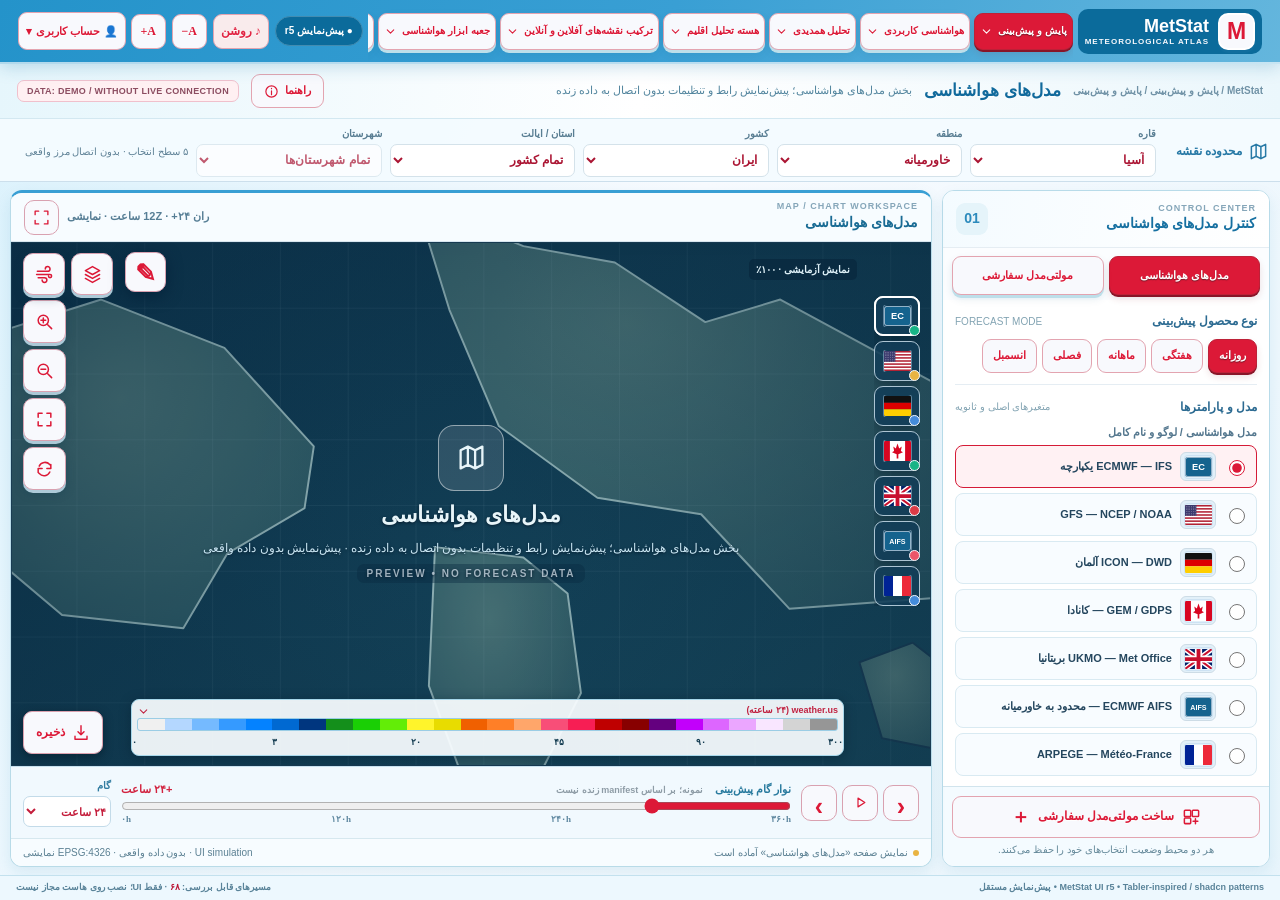
==== ui_tabler_vnext_r5/index.html @ e943baf8 "feat(ui): r5 authoritative 7-group navigation, 68 review routes, SVG model icons and Ava browser stu" ====
<!doctype html>
<html lang="fa" dir="rtl">
<head>
<meta charset="utf-8">
<meta name="viewport" content="width=device-width, initial-scale=1, minimum-scale=0.5, maximum-scale=5, user-scalable=yes, viewport-fit=cover">
<meta name="color-scheme" content="light">
<meta name="referrer" content="no-referrer">
<meta http-equiv="Content-Security-Policy" content="default-src 'self'; script-src 'self'; style-src 'self'; img-src 'self' data:; font-src 'self'; connect-src 'none'; object-src 'none'; frame-src 'none'; base-uri 'none'; form-action 'self'">
<title>MetStat Atlas — نسخه جامع r5</title>
<link rel="stylesheet" href="styles.css">
<script defer src="route-data.js"></script>
<script defer src="palette-data.js"></script>
<script defer src="model-icons.js"></script>
<script defer src="app.js"></script>
<script defer src="account-r4.js"></script>
<script defer src="drawing-r4.js"></script>
<script defer src="feature-r5.js"></script>
<script defer src="ava-studio-r5.js"></script>
</head>
<body>
<svg class="sprite" xmlns="http://www.w3.org/2000/svg" aria-hidden="true">
<symbol id="i-map" viewBox="0 0 24 24"><path d="m3 6 6-3 6 3 6-3v15l-6 3-6-3-6 3zM9 3v15m6-12v15"/></symbol>
<symbol id="i-layers" viewBox="0 0 24 24"><path d="m12 2 9 5-9 5-9-5 9-5zm-9 10 9 5 9-5M3 17l9 5 9-5"/></symbol>
<symbol id="i-zoom-in" viewBox="0 0 24 24"><circle cx="10.5" cy="10.5" r="6.5"/><path d="m16 16 5 5M7.5 10.5h6m-3-3v6"/></symbol>
<symbol id="i-zoom-out" viewBox="0 0 24 24"><circle cx="10.5" cy="10.5" r="6.5"/><path d="m16 16 5 5M7.5 10.5h6"/></symbol>
<symbol id="i-extent" viewBox="0 0 24 24"><path d="M4 9V4h5m6 0h5v5M4 15v5h5m6 0h5v-5"/></symbol>
<symbol id="i-refresh" viewBox="0 0 24 24"><path d="M20 7v5h-5M4 17v-5h5m-3.7-3a8 8 0 0 1 13.3-2l1.4 1.4M4 17l1.4 1.4a8 8 0 0 0 13.3-2"/></symbol>
<symbol id="i-save" viewBox="0 0 24 24"><path d="M12 3v12m-4-4 4 4 4-4M4 17v4h16v-4"/></symbol>
<symbol id="i-chevron" viewBox="0 0 24 24"><path d="m6 9 6 6 6-6"/></symbol>
<symbol id="i-close" viewBox="0 0 24 24"><path d="M5 5l14 14M19 5 5 19"/></symbol>
<symbol id="i-expand" viewBox="0 0 24 24"><path d="M8 3H3v5m13-5h5v5M3 16v5h5m13-5v5h-5"/></symbol>
<symbol id="i-wind" viewBox="0 0 24 24"><path d="M3 8h13a3 3 0 1 0-3-3M2 12h17a2 2 0 1 1-2 2M4 16h8a3 3 0 1 1-3 3"/></symbol>
<symbol id="i-settings" viewBox="0 0 24 24"><path d="M10 3h4l.6 2.3 2 1.1 2.3-.7 2 3.5-1.7 1.7v2.2l1.7 1.7-2 3.5-2.3-.7-2 1.1L14 21h-4l-.6-2.3-2-1.1-2.3.7-2-3.5 1.7-1.7v-2.2L3.1 9.2l2-3.5 2.3.7 2-1.1z"/><circle cx="12" cy="12" r="3"/></symbol>
<symbol id="i-chart" viewBox="0 0 24 24"><path d="M3 3v18h18M6 15l4-5 4 2 5-8"/></symbol>
<symbol id="i-upload" viewBox="0 0 24 24"><path d="M12 17V3m-5 5 5-5 5 5M4 17v4h16v-4"/></symbol>
<symbol id="i-info" viewBox="0 0 24 24"><circle cx="12" cy="12" r="9"/><path d="M12 11v6m0-10v.4"/></symbol>
<symbol id="i-multi" viewBox="0 0 24 24"><rect x="3" y="4" width="8" height="8" rx="1"/><rect x="13" y="4" width="8" height="8" rx="1"/><rect x="3" y="14" width="8" height="7" rx="1"/><path d="M17 15v6m-3-3h6"/></symbol>
<symbol id="i-play" viewBox="0 0 24 24"><path d="m8 5 11 7-11 7z"/></symbol>
<symbol id="i-pause" viewBox="0 0 24 24"><path d="M8 5v14m8-14v14"/></symbol>
<symbol id="i-back" viewBox="0 0 24 24"><path d="M4 12h16m-5-5 5 5-5 5"/></symbol>
<symbol id="i-eye" viewBox="0 0 24 24"><path d="M2 12s4-7 10-7 10 7 10 7-4 7-10 7S2 12 2 12z"/><circle cx="12" cy="12" r="3"/></symbol>
<symbol id="i-search" viewBox="0 0 24 24"><circle cx="10.5" cy="10.5" r="7"/><path d="m16 16 5 5"/></symbol>
<symbol id="i-reset" viewBox="0 0 24 24"><path d="M3 7v5h5M21 17v-5h-5M5 16a8 8 0 0 0 14 2M19 8a8 8 0 0 0-14-2"/></symbol>
</svg>
<div id="app" class="app" data-mode="forecast">
  <header class="header" id="header">
    <a class="brand" href="/" data-route title="صفحه اصلی MetStat"><span class="brand-mark">M</span><span><b>MetStat</b><small>METEOROLOGICAL ATLAS</small></span></a>
    <nav class="main-nav" id="mainNav" aria-label="منوی اصلی سایت"></nav>
    <div class="header-tools"><span class="preview-state">● پیش‌نمایش r5</span><button class="control head-action" id="soundBtn" type="button" title="خاموش/روشن کردن صدای کلیک" aria-pressed="false">♪</button><button class="control head-action" id="uiSmaller" title="کوچک‌کردن نوشته‌های منو" aria-label="کوچک‌کردن نوشته‌های منو">A−</button><button class="control head-action" id="uiBigger" title="بزرگ‌کردن نوشته‌های منو" aria-label="بزرگ‌کردن نوشته‌های منو">A+</button></div><div class="account-control" id="accountControl"><button class="control head-action account-button" id="accountToggle" aria-haspopup="true" aria-expanded="false" aria-controls="accountDropdown" aria-label="منوی حساب کاربری">👤 <span id="accountStatus">حساب کاربری</span> ▾</button><div class="account-dropdown" id="accountDropdown" hidden></div></div>
  </header>
  <div class="title-strip" id="titleStrip"><div class="title-stack"><span class="breadcrumb" id="breadcrumb"></span><strong id="pageTitle">مدل‌های هواشناسی</strong><span class="micro" id="pageSubtitle"></span></div><div class="title-actions"><button class="control mini" id="helpBtn" type="button">راهنما <svg><use href="#i-info"/></svg></button><span class="non-live">DATA: DEMO / WITHOUT LIVE CONNECTION</span></div></div>
  <section class="geo-bar" aria-label="مناطق جغرافیایی پنج‌گانه">
    <span class="geo-title"><svg><use href="#i-map"/></svg> محدوده نقشه</span>
    <label>قاره<select id="geoContinent" aria-label="انتخاب قاره"></select></label>
    <label>منطقه<select id="geoRegion" aria-label="انتخاب منطقه"></select></label>
    <label>کشور<select id="geoCountry" aria-label="انتخاب کشور"></select></label>
    <label>استان / ایالت<select id="geoProvince" aria-label="انتخاب استان"></select></label>
    <label>شهرستان<select id="geoCounty" aria-label="انتخاب شهرستان"></select></label>
    <div class="geo-extra" id="geoNote">زوم نمایشی · مرزها متصل نیستند</div>
  </section>
  <main class="workspace" id="workspace">
    <aside class="sidebar" id="sidebar" aria-label="تنظیمات صفحه"><div class="sidebar-head"><div><span class="smallcap">CONTROL CENTER</span><strong id="panelTitle">تنظیمات مدل‌های هواشناسی</strong></div><span class="side-mark">01</span></div>
      <div class="sidebar-switch" id="sidebarSwitch"><button class="tab-switch is-active" id="forecastTab" type="button" aria-pressed="true">مدل‌های هواشناسی</button><button class="tab-switch" id="customTab" type="button" aria-pressed="false">مولتی‌مدل سفارشی</button></div>
      <div class="sidebar-content" id="sidebarContent"></div>
      <div class="sidebar-bottom"><button id="customShortcut" class="control custom-shortcut" type="button"><svg><use href="#i-multi"/></svg><span>ساخت مولتی‌مدل سفارشی</span><b>＋</b></button><span class="sidebar-footnote">هر دو محیط وضعیت انتخاب‌های خود را حفظ می‌کنند.</span></div>
    </aside>
    <section class="content" id="content" aria-label="کادر اصلی نقشه یا نمودار">
      <div class="map-card" id="mapCard">
        <div class="map-topbar"><div class="map-title"><span class="smallcap">MAP / CHART WORKSPACE</span><b id="mapTitle">ECMWF · بارش ۲۴ ساعته</b></div><div class="map-meta"><span id="mapInfo">ران نمایشی 12Z · +۲۴ ساعت</span><button class="icon-btn top-icon" id="fullscreenBtn" aria-label="ورود یا خروج از تمام صفحه" title="تمام صفحه"><svg><use href="#i-expand"/></svg></button></div></div>
        <div class="map-stage" id="mapStage" tabindex="0" aria-label="کادر نمایشی نقشه؛ فاقد داده هواشناسی واقعی">
          <div class="view-layer regular-view" id="regularView"><div class="schematic" id="schematic"><svg viewBox="0 0 900 510" preserveAspectRatio="xMidYMid slice" aria-hidden="true"><defs><linearGradient id="sea" x1="0" y1="0" x2="1" y2="1"><stop stop-color="#0b314a"/><stop offset="1" stop-color="#17485c"/></linearGradient><radialGradient id="land" cx=".4" cy=".3" r="1"><stop stop-color="#567e7d"/><stop offset="1" stop-color="#24525f"/></radialGradient><pattern id="grid" width="66" height="64" patternUnits="userSpaceOnUse"><path d="M66 0H0V64" fill="none" stroke="#b4d2dc" stroke-opacity=".20" stroke-width=".7"/></pattern></defs><rect width="900" height="510" fill="url(#sea)"/><path d="M-18 90 90 56l120 47 87 96-9 60-75 44-43 73-118-13-64-54z" fill="url(#land)" stroke="#b2d0cf" opacity=".87"/><path d="m397-38 104 42 89 16 88 58 73-22 157 85v205l-148 11-86-92-101-16-96-70-48-113z" fill="url(#land)" stroke="#b2d0cf" opacity=".86"/><path d="m415 297 86 10 43 35 13 97-48 95-67-12-33-90z" fill="url(#land)" stroke="#b2d0cf" opacity=".86"/><path d="m828 409 52-19 35 27v79l-65-13z" fill="url(#land)"/><rect width="900" height="510" fill="url(#grid)"/></svg></div>
            <div class="map-placeholder" id="mapPlaceholder"><span class="placeholder-icon"><svg><use href="#i-map"/></svg></span><strong id="placeholderTitle">بوم پیش‌نمایش نقشه</strong><small id="placeholderSub">این نقشه نمونه رابط کاربری است؛ داده پیش‌بینی واقعی ندارد</small><span class="map-watermark">PREVIEW • NO FORECAST DATA</span></div>
          </div>
          <div class="view-layer custom-view" id="customView" aria-hidden="true"><div class="custom-canvas-grid" id="customCanvasGrid"></div><div class="custom-legend" id="customLegend"><span class="custom-lead">مولتی‌مدل سفارشی</span><b id="customCanvasTitle">برای ساخت پیش‌نمایش، مدل‌ها و وزن‌ها را تعیین کن</b><small id="customCanvasDesc">این محیط گرافیکی است؛ هیچ رستری محاسبه نشده است.</small></div></div>
          <div class="view-layer home-view" id="homeView" aria-hidden="true"><div class="home-overlay"><small>MetStat • WORKSPACE OVERVIEW</small><h2>هواشناسی، نقشه و تحلیل در یک محیط</h2><p>از هفت منوی اصلی برای مشاهده صفحات و زیرصفحه‌های دقیق استفاده کن. هیچ داده زنده‌ای در این فایل بارگذاری نمی‌شود.</p><div id="homeCards" class="home-cards"></div></div></div>
          <div class="view-layer account-view" id="accountView" aria-hidden="true"><div class="account-workspace"><span class="account-demobadge">حساب آزمایشی · بدون ورود واقعی</span><h2 id="accountStageTitle">حساب کاربری</h2><p id="accountStageDescription">ورود، ثبت‌نام، علاقه‌مندی‌ها، ویرایش مشخصات و پنل مدیر</p><div class="account-stage-links" id="accountStageLinks"></div><div class="account-stage-details" id="accountStageDetails" aria-live="polite"></div></div></div>
          <div class="map-left-rail" id="mapLeftRail" aria-label="ابزارهای نقشه"><button class="icon-btn" id="zoomIn" title="بزرگ‌نمایی" aria-label="بزرگ‌نمایی"><svg><use href="#i-zoom-in"/></svg></button><button class="icon-btn" id="zoomOut" title="کوچک‌نمایی" aria-label="کوچک‌نمایی"><svg><use href="#i-zoom-out"/></svg></button><button class="icon-btn" id="fullExtent" title="گستره کامل" aria-label="گستره کامل"><svg><use href="#i-extent"/></svg></button><button class="icon-btn" id="refreshMap" title="رفرش نقشه" aria-label="رفرش نقشه"><svg><use href="#i-refresh"/></svg></button></div>
          <div class="drawing-ui" id="drawingUi" aria-label="ابزار ترسیم نقشه">
            <button type="button" class="icon-btn draw-launch" id="drawingToggle" title="ابزار ترسیم دستی" aria-label="بازکردن ابزارهای نقاشی و جبهه‌ها" aria-expanded="false" aria-controls="drawingTools">✎</button>
            <section class="draw-tools" id="drawingTools" hidden aria-label="ابزارهای ترسیم دستی و تحلیل جبهه">
              <div class="draw-heading"><strong>ترسیم روی نقشه · FULLSCREEN</strong><span class="demo-draw-badge">بدون مختصات واقعی</span><button type="button" id="drawingClose" aria-label="بستن ابزار ترسیم">×</button></div>
              <div class="draw-grid" role="toolbar" aria-label="حالت‌های ترسیم">
                <button type="button" data-draw="pan" class="is-active">✥ جابه‌جایی</button>
                <button type="button" data-draw="ruler">📏 خط‌کش</button>
                <button type="button" data-draw="solid">╱ خط ساده</button>
                <button type="button" data-draw="dash">┄ خط‌چین</button>
                <button type="button" data-draw="arrow">➜ پیکان</button>
                <button type="button" data-draw="cold">🔵 جبهه سرد</button>
                <button type="button" data-draw="warm">🔴 جبهه گرم</button>
                <button type="button" data-draw="occl">🟣 جبهه مخلوط</button>
                <button type="button" data-draw="stat">🔴🔵 جبهه بندآمده</button>
                <button type="button" data-draw="rect">▱ مستطیل</button>
                <button type="button" data-draw="circ">◯ دایره</button>
                <button type="button" data-draw="free">〰 چندضلعی آزاد</button>
                <button type="button" data-draw="dot">● نقطه</button>
                <button type="button" data-draw="text">T متن</button>
                <button type="button" data-draw="L">L کم‌فشار</button>
                <button type="button" data-draw="H">H پرفشار</button>
                <button type="button" data-draw="eraser">⌫ پاک‌کن</button>
              </div>
              <div class="draw-options">
                <label>رنگ <input type="color" id="drawColor" value="#dc1937"></label>
                <label>ضخامت <input type="range" id="drawWidth" min="1" max="14" step="1" value="3"></label><output id="drawWidthValue">۳ px</output>
                <label>شفافیت <input type="range" id="drawOpacity" min="0.1" max="1" step="0.1" value="0.8"></label>
                <label>اندازه متن <select id="drawFont"><option value="16">۱۶</option><option value="24" selected>۲۴</option><option value="32">۳۲</option><option value="42">۴۲</option></select></label>
                <label><input type="checkbox" id="drawStraight"> خط صاف</label>
                <label><input type="checkbox" id="drawFlip"> سمت نماد جبهه ↶</label>
              </div>
              <div class="draw-actions"><button type="button" id="drawUndo">↶ بازگردانی</button><button type="button" id="drawRedo">↷ تکرار</button><button type="button" id="drawClear">🗑 پاک‌کردن همه</button><span id="drawCount" aria-live="polite">۰ ترسیم</span></div>
              <small>کشیدن با موس یا لمس تک‌انگشتی روی نقشه؛ خط‌کش برحسب پیکسل نمایشی است، نه کیلومتر. برای زوم صفحه از دو انگشت در بیرون بوم ترسیم استفاده کن. ترسیم علمیِ جغرافیایی پس از اتصال نقشه واقعی فعال می‌شود.</small>
            </section>
          </div>
          <section class="feature-r5" id="featureR5" aria-live="polite" hidden></section>
          <section class="studio-r5" id="studioR5" hidden></section>
          <svg class="drawing-overlay" id="drawingOverlay" viewBox="0 0 1000 600" preserveAspectRatio="none" aria-label="لایه ترسیم دستی نمایشی" xmlns="http://www.w3.org/2000/svg"></svg>
          <div class="map-right-rail" id="mapModelRail" aria-label="مدل‌ها و وضعیت آپدیت"></div>
          <div class="layer-trigger"><button class="icon-btn" id="layersBtn" title="لایه‌ها و تنظیمات نمایش" aria-expanded="false" aria-controls="layersPanel" aria-label="لایه‌ها"><svg><use href="#i-layers"/></svg></button><button class="icon-btn" id="windBtn" title="انیمیشن باد" aria-label="انیمیشن باد"><svg><use href="#i-wind"/></svg></button></div>
          <div class="layers-panel" id="layersPanel" hidden><div class="layers-header"><b>لایه‌ها و نمایش</b><button class="close-small" id="layersClose" aria-label="بستن تنظیمات لایه">×</button></div><div class="layers-scroll" id="layersControls"></div></div>
          <div class="map-save"><button class="save-control" id="saveBtn" type="button" title="خروجی نقشه" aria-label="ذخیره و خروجی"><svg><use href="#i-save"/></svg><span>ذخیره</span></button></div>
          <div class="map-palette" id="mapPalette"><button class="palette-trigger" id="paletteBtn" type="button" aria-controls="paletteChoices" aria-expanded="false" aria-label="انتخاب کالربار"><span id="paletteName">weather.us — بارش ۲۴ساعته</span><span class="color-strip" id="paletteStrip"></span><svg><use href="#i-chevron"/></svg></button><div class="palette-ticks" id="paletteTicks" aria-label="مقیاس عددی پالت"></div><div class="palette-choices" id="paletteChoices" hidden><div class="palette-choice-head">پالت‌های مرتبط با پارامتر <span id="paletteGroupName"></span></div><div id="paletteList" class="palette-list"></div></div></div>
          <div class="stage-badge" id="stageBadge">نمایش آزمایشی · ۱۰۰٪</div>
        </div>
        <div class="timeline" id="timeline"><div class="timeline-actions"><button class="icon-btn light" id="leadPrev" title="گام قبل" aria-label="گام قبلی">‹</button><button class="icon-btn light" id="leadPlay" title="پخش گام‌ها" aria-label="پخش گام‌های نمایشی"><svg><use href="#i-play"/></svg></button><button class="icon-btn light" id="leadNext" title="گام بعد" aria-label="گام بعدی">›</button></div><div class="timeline-slider"><div class="timeline-caption"><span>نوار گام پیش‌بینی <small>نمونه؛ بر اساس manifest زنده نیست</small></span><b id="leadLabel">+۲۴ ساعت</b></div><input type="range" id="leadRange" aria-label="گام پیش‌بینی" min="0" max="360" value="24" step="1"><div class="tickmarks" id="leadTicks"></div></div><label class="step-select">گام<select id="leadStep"><option value="6">۶ ساعت</option><option value="12">۱۲ ساعت</option><option value="24" selected>۲۴ ساعت</option><option value="48">۴۸ ساعت</option></select></label></div>
        <div class="map-footer"><span><span class="foot-dot"></span><span id="mapFooterText">آماده بررسی تجربه کاربری</span></span><span id="mapFooterRight">UI simulation · بدون داده واقعی · EPSG:4326 نمایشی</span></div>
      </div>
    </section>
  </main>
  <footer class="global-footer"><span>MetStat UI r5 • Tabler-inspired / shadcn patterns • پیش‌نمایش مستقل</span><span>مسیرهای قابل بررسی: <b id="coverageCount">۰</b> · فقط UI؛ نصب روی هاست مجاز نیست</span></footer>
</div>
<div class="toast" id="toast" role="status" aria-live="polite"></div>
<dialog id="exportDialog" class="dialog"><form method="dialog" class="dialog-wrap"><div class="dialog-title"><b>ذخیره و دریافت خروجی</b><button class="close-small" value="cancel" aria-label="بستن">×</button></div><p class="dialog-sub">خروجی این پیش‌نمایش فقط نمونه گرافیکی است و داده جوی ندارد.</p><div class="export-types"><button type="button" class="export-type active" id="pngOption">PNG با کیفیت انتخابی</button><button type="button" class="export-type" id="gifOption">GIF متحرک</button></div><div class="dialog-field"><label for="pngScale">کیفیت تصویر PNG</label><select id="pngScale"><option value="1">استاندارد · ۱×</option><option value="2" selected>بالا · ۲×</option><option value="3">خیلی بالا · ۳×</option></select></div><div class="dialog-actions"><button type="button" id="exportPng" class="solid-action">دریافت PNG نمایشی</button><button type="button" id="openGif" class="solid-action secondary">تنظیمات GIF</button></div></form></dialog>
<dialog id="gifDialog" class="dialog"><form method="dialog" class="dialog-wrap"><div class="dialog-title"><b>تنظیمات خروجی GIF</b><button class="close-small" value="cancel" aria-label="بستن">×</button></div><div class="dialog-field"><label for="gifFrom">آغاز گام پیش‌بینی</label><select id="gifFrom"></select></div><div class="dialog-field"><label for="gifTo">پایان گام پیش‌بینی</label><select id="gifTo"></select></div><div class="dialog-field"><label for="gifFps">سرعت فریم‌ها</label><select id="gifFps"><option value="1">۱ فریم در ثانیه</option><option value="2" selected>۲ فریم در ثانیه</option><option value="4">۴ فریم در ثانیه</option><option value="6">۶ فریم در ثانیه</option></select></div><div class="dialog-field"><label for="gifWidth">عرض خروجی</label><select id="gifWidth"><option value="960">۹۶۰ پیکسل</option><option value="1280" selected>۱۲۸۰ پیکسل</option><option value="1920">۱۹۲۰ پیکسل</option></select></div><label class="checkrow"><input type="checkbox" id="gifLoop" checked> تکرار بی‌نهایت (Loop)</label><p class="dialog-sub">GIF واقعی پس از اتصال فریم‌های معتبر مدل و موتور رمزگذاری فعال می‌شود. این صفحه فعلاً فقط طراحی و اعتبارسنجی تنظیمات را نمایش می‌دهد.</p><div class="dialog-actions"><button type="button" id="gifApply" class="solid-action">ثبت تنظیمات GIF در پیش‌نمایش</button><button type="button" id="gifBack" class="solid-action secondary">بازگشت</button></div></form></dialog>
<dialog id="drawTextDialog" class="dialog" aria-label="نوشتن متن روی نقشه"><div class="dialog-wrap"><div class="dialog-title"><b>متن روی نقشه</b><button type="button" class="close-small" id="drawTextCancel" aria-label="انصراف">×</button></div><label class="dialog-field">برچسب <input id="drawTextInput" type="text" maxlength="80" placeholder="متن یادداشت، نام سامانه یا توضیح ..."></label><div class="dialog-actions"><button type="button" id="drawTextConfirm" class="solid-action">ثبت متن روی بوم</button></div></div></dialog>
</body>
</html>
---- ui_tabler_vnext_r5/styles.css ----
/* MetStat vNext r3 — desktop-geometry UI at every device size, pinching enabled.
 * Tabler-inspired layout; exact Sky #399FD4 / Paper #F8F9FD / Scarlet #DC1937.
 * The colored model-status indicators below are a PROTECTED separate channel. */
:root{--sky:#399FD4;--paper:#F8F9FD;--scarlet:#DC1937;--ink:#183b53;--muted:#577489;--bg:#eaf4fa;--line:#c2dfed;--radius:12px;--unit:1;--panel-font:14px;--status-good:#17b486;--status-bad:#eb5569;--status-partial:#448bda;--status-updating:#e9b443}
*{box-sizing:border-box}html{width:100%;overflow-x:auto;overscroll-behavior-x:contain;touch-action:pan-x pan-y pinch-zoom}body{margin:0;width:100%;color:var(--ink);background:#e9f5fc;font:var(--panel-font)/1.55 Tahoma,'Segoe UI',Arial,sans-serif;overflow-x:auto}button,input,select,textarea{font:inherit}button{cursor:pointer}button,select{touch-action:manipulation}button:disabled{opacity:.56;cursor:not-allowed}button:focus-visible,select:focus-visible,a:focus-visible,input:focus-visible,summary:focus-visible{outline:3px solid #123d68!important;outline-offset:2px;position:relative;z-index:5}a{color:inherit;text-decoration:none}svg{width:19px;height:19px;fill:none;stroke:currentColor;stroke-width:1.9;stroke-linejoin:round;stroke-linecap:round;flex:none}.sprite{width:0;height:0;position:absolute;overflow:hidden}
.app{width:100%;min-width:960px;height:100vh;height:100dvh;min-height:0;display:flex;flex-direction:column;overflow:hidden;background:linear-gradient(120deg,#d9f1fc 0%,#f8fbff 45%,#e8f5fc 100%);direction:rtl}
.header{z-index:60;position:relative;flex:0 0 64px;min-height:64px;display:flex;align-items:center;gap:14px;padding:0 18px;background:linear-gradient(110deg,#2493ca,#399fd4 52%,#64b6dd);box-shadow:0 3px 16px #1979a63d;border-bottom:2px solid #ffffffa5;color:#fff;white-space:nowrap}
.brand{display:flex;align-items:center;gap:9px;flex:none;min-width:125px;color:#fff}.brand-mark{width:37px;height:37px;display:grid;place-items:center;border:2px solid white;border-radius:10px;background:#f8f9fd;color:var(--scarlet);font:900 23px 'Segoe UI',Arial;box-shadow:0 3px 0 #116e9e}.brand>b,.brand b{display:block;font:900 18px 'Segoe UI',Arial;text-shadow:0 2px 1px #0f689c}.brand small{display:block;letter-spacing:1px;font:700 8px 'Segoe UI',Arial;color:#f8f9fd}.main-nav{display:flex;align-items:center;gap:6px;flex:1;min-width:0;height:100%;overflow:visible}.nav-group{position:relative;display:flex;align-items:center;flex:none}.nav-button,.control,.tab-switch,.solid-action,.chip-option,.sidebar-button,.home-card,.category-button{background:var(--paper);color:var(--scarlet);border:1px solid #e3a4b0;border-radius:9px;font-weight:800;box-shadow:0 3px 0 #bddfea,0 4px 8px #0c54751c;text-shadow:0 1px 0 #fff;transition:transform .14s ease,box-shadow .14s ease,background .15s ease,color .15s ease}.nav-button{min-height:39px;display:flex;gap:5px;align-items:center;justify-content:center;padding:0 10px;font-size:12.5px;white-space:nowrap}.nav-button svg{width:13px;height:13px}.nav-button[aria-expanded="true"] svg{transform:rotate(180deg)}.nav-button:is([aria-expanded="true"],[data-active="true"]),.tab-switch[aria-pressed="true"],.chip-option[aria-pressed="true"],.category-button[aria-pressed="true"],.sidebar-button[aria-pressed="true"],.solid-action,.control.is-selected{background:var(--scarlet);color:white;border-color:#bd2138;box-shadow:0 2px 0 #881528,0 4px 7px #861b2922;text-shadow:0 1px 1px #7c182a}.nav-button:hover,.control:hover,.tab-switch:hover,.sidebar-button:hover,.category-button:hover,.chip-option:hover{border-color:#b61d38}.nav-button:active,.control:active,.tab-switch:active,.solid-action:active,.chip-option:active,.sidebar-button:active,.category-button:active{transform:translateY(2px) scale(.988);box-shadow:0 1px 0 #a32337!important}
.nav-menu{position:absolute;right:0;top:calc(100% + 9px);z-index:70;min-width:244px;max-width:310px;max-height:calc(100dvh - 87px);overflow:auto;display:flex;flex-direction:column;gap:3px;padding:7px;background:#f5fbfffa;border:1px solid #84cee9;border-radius:12px;box-shadow:0 18px 32px #0753814d;animation:popup-in .17s ease}.nav-menu[hidden]{display:none!important}.nav-menu a{min-height:35px;padding:8px 10px;font-size:12px;line-height:1.45;color:#b51d37;font-weight:800;border-radius:6px;white-space:normal}.nav-menu a:hover{background:#e9f6fc}.nav-menu a[aria-current="page"]{background:var(--scarlet);color:#fff}.nav-menu small{font-size:10px;color:#66849b;margin-inline-start:6px;font-weight:400}.header-tools{display:flex;gap:6px;align-items:center;flex:none}.preview-state{background:#ffffff25;border:1px solid #ffffff66;border-radius:99px;padding:6px 9px;font-size:10px;color:white;font-weight:800}.head-action{height:35px;min-width:35px;padding:0 7px;box-shadow:none;font:900 12px Tahoma;background:#f8f9fd}.head-action[aria-pressed="true"]{background:#f9ebec;color:#e12543}
.title-strip{flex:0 0 55px;min-height:55px;padding:5px 17px;display:flex;justify-content:space-between;align-items:center;gap:10px;background:linear-gradient(95deg,#e6f6fc,#fff,#ebf7fc);border-bottom:1px solid #d3e8f1}.title-stack{display:flex;align-items:center;gap:12px;min-width:0}.title-stack>strong{font-size:17px;font-weight:900;white-space:nowrap;color:#116a9c;text-shadow:0 1px 0 white}.breadcrumb{font-size:10px;color:#7092a6;font-weight:800;white-space:nowrap}.micro{font-size:11px;color:#52859e;white-space:nowrap;overflow:hidden;text-overflow:ellipsis}.title-actions{display:flex;align-items:center;gap:12px;flex:none}.mini{height:34px;padding:0 12px;box-shadow:none;display:flex;align-items:center;gap:6px;font-size:11px}.mini svg{width:15px;height:15px}.non-live{font:800 9px 'Segoe UI',Arial;letter-spacing:.3px;color:#8c4d61;background:#fff0f2;padding:5px 9px;border:1px solid #f0c0cc;border-radius:7px}
.geo-bar{flex:0 0 63px;min-height:63px;padding:7px 12px;background:#f4fbfff8;display:grid;grid-template-columns:104px repeat(5,minmax(118px,1fr)) 176px;align-items:center;gap:8px;border-bottom:1px solid #ccdfec;z-index:16}.geo-title{display:flex;align-items:center;gap:7px;font-size:12px;font-weight:900;color:#2779a6;white-space:nowrap}.geo-title svg{width:19px}.geo-bar label{display:flex;flex-direction:column;min-width:0;gap:2px;font-size:10px;font-weight:800;color:#597e93}.geo-bar select{width:100%;height:33px;border:1px solid #d4e2ea;border-radius:7px;background:white;color:#ab1533;padding:0 7px;font-size:12px;font-weight:800;max-width:100%}.geo-extra{font-size:10px;line-height:1.5;color:#5f8297;max-width:176px}
.workspace{flex:1;min-height:0;padding:8px 10px;display:grid;grid-template-columns:328px minmax(0,1fr);gap:10px;align-items:stretch}.sidebar{background:#fff;border:1px solid #b8dbe9;border-radius:12px;display:flex;flex-direction:column;min-height:0;min-width:0;box-shadow:0 6px 15px #147ba117;overflow:hidden}.sidebar-head{flex:0 0 57px;padding:10px 13px;border-bottom:1px solid #e5edf3;display:flex;align-items:center;justify-content:space-between;gap:10px;background:linear-gradient(96deg,#f4fbff,#fff)}.sidebar-head>div{display:flex;flex-direction:column}.sidebar-head strong{font-size:14px;color:#1670a1}.smallcap{font:800 9px 'Segoe UI',Arial;letter-spacing:1px;color:#85a6b9}.side-mark{height:32px;min-width:32px;display:grid;place-items:center;background:#e5f4fa;color:#2c8abc;font-weight:900;border-radius:9px}.sidebar-switch{flex:0 0 auto;display:flex;gap:5px;padding:8px 9px 5px;background:#fbfdff}.tab-switch{flex:1;min-width:0;min-height:39px;padding:4px;font-size:11px;line-height:1.45}.sidebar-content{flex:1;min-height:0;overflow-y:auto;padding:10px 12px 16px;scrollbar-width:thin;overscroll-behavior:contain;font-size:var(--panel-font);touch-action:pan-y pinch-zoom}.sidebar-bottom{padding:9px;border-top:1px solid #d1e4ed;display:flex;flex-direction:column;gap:4px;background:#f4fbff}.sidebar-footnote{text-align:center;font-size:10px;color:#65899a}.custom-shortcut{width:100%;min-height:42px;display:flex;gap:8px;align-items:center;justify-content:center;box-shadow:none;font-size:12px}.custom-shortcut svg{width:19px}.custom-shortcut b{font:900 19px Tahoma}.sidebar[data-mode="custom"] .custom-shortcut{background:#d8f0fa;color:#2478a9;border-color:#87cce6}
.sidebar-section{margin:2px 0 13px;padding-bottom:11px;border-bottom:1px solid #e5edf3}.sidebar-section:last-child{border-bottom:0}.section-head{display:flex;align-items:center;justify-content:space-between;margin-bottom:8px}.section-head strong{font-size:12px;font-weight:900;color:#2b6a91}.section-head small{font-size:10px;color:#83a4b3}.field{display:flex;flex-direction:column;gap:4px;margin-bottom:10px;min-width:0}.field>label,.field>span.label{font-size:11px;font-weight:900;color:#54778e}.field select,.field input:not([type=checkbox]):not([type=range]),.dialog-field select,.dialog-field input,.field textarea{width:100%;min-height:37px;padding:7px 9px;border:1px solid #c9dce8;background:white;border-radius:8px;color:#bb1836;font-size:12px;font-weight:800;min-width:0}.field textarea{min-height:69px;resize:vertical;font-size:11px}.field select:focus,.field input:focus{border-color:#57a6db}.field-row{display:grid;grid-template-columns:repeat(2,minmax(0,1fr));gap:9px}.fieldset{margin:0;padding:0;border:none;min-width:0}.pill-grid{display:flex;flex-wrap:wrap;gap:5px}.chip-option{padding:6px 10px;min-height:34px;box-shadow:none;font-size:11px}.mode-pills{display:grid;grid-template-columns:repeat(3,1fr);gap:4px}.mode-pills .chip-option{padding-inline:2px}.sidebar-button{min-height:37px;padding:6px 9px;display:flex;align-items:center;justify-content:center;gap:7px;font-size:11px;box-shadow:none}.sidebar-button svg{width:16px}.sidebar-button.is-primary{background:#dc1937;color:#fff}.side-actions{display:grid;grid-template-columns:1fr 1fr;gap:7px}.notice{border:1px solid #b8dce9;background:#eff9fe;padding:9px 10px;color:#416d84;border-radius:8px;font-size:10.5px;line-height:1.8}.warning{background:#fff6e4;border-color:#ebd7a5;color:#775720}.notice svg{width:15px;vertical-align:middle}.parameter-selector{position:relative;margin-bottom:10px}.parameter-trigger{width:100%;min-height:40px;background:#f8f9fd;border:1px solid #dd9eab;border-radius:8px;color:#b81836;font-weight:800;display:flex;align-items:center;justify-content:space-between;padding:7px 10px}.parameter-menu{border:1px solid #b9dce8;border-radius:9px;background:white;max-height:260px;overflow:auto;padding:6px;margin-top:5px;box-shadow:0 5px 14px #17668819}.parameter-menu[hidden]{display:none}.parameter-menu details{border-bottom:1px solid #ebf2f6;padding:3px}.parameter-menu summary{font-weight:900;font-size:11px;cursor:pointer;padding:7px 5px;color:#2689b9;list-style:none}.parameter-menu summary:before{content:'+';font:900 17px Tahoma;color:#d51a36;margin-left:10px}.parameter-menu details[open] summary:before{content:'−'}.parameter-menu button{display:block;width:100%;min-height:34px;text-align:right;border:0;border-radius:5px;background:white;color:#a91c37;padding:6px 9px;font-size:11px;font-weight:700}.parameter-menu button:hover,.parameter-menu button[aria-pressed=true]{background:#dc1937;color:white}
.models-list{display:flex;flex-direction:column;gap:5px}.model-row{display:flex;align-items:center;gap:8px;border:1px solid #d9eaf2;background:#f8fcff;border-radius:8px;padding:6px 8px;min-height:40px;color:#24465e;cursor:pointer;font-size:11px;font-weight:800}.model-row:has(input:checked){border-color:#d51b37;background:#fff1f3}.model-row input{accent-color:#dc1937;width:16px;height:16px;flex:none}.model-symbol{width:29px;height:25px;border:1px solid #cddce6;border-radius:5px;display:grid;place-items:center;background:#fff;font:900 13px 'Segoe UI',Tahoma,Arial;flex:none;overflow:hidden}.model-row small{font:700 10px Tahoma;color:#7992a7;margin-inline-start:auto}.model-row span.model-full{flex:1;min-width:0}.weight-line{display:grid;grid-template-columns:55px 1fr 53px;gap:8px;align-items:center;margin-bottom:7px;font-size:10.5px;font-weight:800}.weight-line input[type=range]{accent-color:#dc1937;width:100%}.weight-line output{text-align:left;color:#136c9f}.weight-total{display:flex;justify-content:space-between;align-items:center;padding:8px;background:#eaf6fc;border-radius:7px;font-size:12px;font-weight:900}.weight-total.ok{border:1px solid #b5dfcd}.weight-total.bad{border:1px solid #eaa6aa;background:#fff0f1}.checkrow{display:flex;align-items:center;gap:9px;padding:5px 0;color:#41657c;font-size:11px;font-weight:800;cursor:pointer}.checkrow input{accent-color:#dc1937;width:16px;height:16px}.mini-card-grid{display:grid;grid-template-columns:1fr 1fr;gap:7px;margin:8px 0}.mini-card{background:#eff8fd;padding:10px;border:1px solid #cee3ee;border-radius:8px}.mini-card strong{display:block;color:#2083b9;font-size:13px}.mini-card small{color:#688a9e;font-size:10px}.category-button{min-height:35px;min-width:45%;padding:5px 7px;box-shadow:none;font-size:11px}
.content{min-height:0;min-width:0;display:flex}.map-card{width:100%;height:100%;min-height:0;display:flex;flex-direction:column;background:#fff;border:1px solid #b8dbe8;border-top:3px solid var(--sky);border-radius:12px;box-shadow:0 6px 15px #177da01b;overflow:hidden}.map-topbar{flex:0 0 49px;padding:5px 13px;display:flex;justify-content:space-between;align-items:center;gap:8px;background:#f7fcff;border-bottom:1px solid #d7e6ef}.map-title{min-width:0;display:flex;flex-direction:column;gap:1px}.map-title b{color:#196b94;font-size:14px;white-space:nowrap;overflow:hidden;text-overflow:ellipsis}.map-meta{display:flex;align-items:center;gap:8px;flex:none;font-size:11px;color:#567e95;font-weight:700}.icon-btn{width:43px;height:43px;min-width:43px;min-height:43px;display:grid;place-items:center;background:#f8f9fd;border:1px solid #d9a1b0;color:#dc1937;border-radius:10px;box-shadow:0 3px 0 #adcad8,0 4px 10px #06344840;transition:background .14s,color .14s,transform .12s,box-shadow .12s;font-weight:900;font-size:25px}.icon-btn:hover,.icon-btn[aria-pressed=true],.icon-btn[aria-expanded=true]{background:#dc1937;color:white}.icon-btn:active{transform:translateY(2px);box-shadow:0 1px 0 #b12842}.top-icon{width:35px;height:35px;min-height:35px;min-width:35px;box-shadow:none}.top-icon svg{width:17px}.map-stage{position:relative;flex:1;min-height:170px;overflow:hidden;isolation:isolate;background:#092f47;touch-action:pan-x pan-y pinch-zoom}.view-layer{position:absolute;inset:0;opacity:0;visibility:hidden;transition:opacity .25s ease;pointer-events:none;overflow:hidden}.app[data-mode="forecast"] .regular-view,.app[data-mode="tool"] .regular-view,.app[data-mode="custom"] .custom-view,.app[data-mode="home"] .home-view{visibility:visible;opacity:1;pointer-events:auto}.schematic{position:absolute;inset:0;transform:scale(var(--map-zoom,1));transition:transform .25s ease;transform-origin:center}.schematic>svg{width:100%;height:100%;position:absolute;inset:0}.schematic [id=grid]{opacity:var(--grid-opacity,1)}.map-placeholder{position:absolute;inset:0;pointer-events:none;display:flex;align-items:center;justify-content:center;flex-direction:column;text-align:center;color:#e8f5f9;gap:7px;background:radial-gradient(circle at 50% 60%,#15476018,#09283d65);text-shadow:0 1px 3px #081f31;transform:scale(var(--map-zoom,1));transition:transform .25s ease}.placeholder-icon{border:1px solid #ffffff7b;background:#ffffff20;border-radius:16px;height:66px;width:66px;display:grid;place-items:center}.placeholder-icon svg{width:29px;height:29px}.map-placeholder strong{font-size:22px;font-weight:900}.map-placeholder small{font-size:12px;max-width:80%;color:#cae6f3}.map-watermark{font:900 10px 'Segoe UI',Arial;letter-spacing:2px;color:#e7f2fbab;background:#09294066;padding:4px 9px;border-radius:7px}.custom-view{background:linear-gradient(160deg,#0e3c57,#1f5972);display:flex;align-items:center;justify-content:center;flex-direction:column}.custom-canvas-grid{position:absolute;inset:0;display:grid;grid-template-columns:repeat(5,minmax(0,1fr));gap:1px;filter:blur(2px);opacity:.55}.custom-canvas-grid span{background:radial-gradient(circle at 50% 50%,#26c6d255,#19647f66,#113850);border:1px solid #ffffff17}.custom-legend{z-index:1;width:min(78%,550px);padding:23px;text-align:center;border:1px solid #81c1d0aa;border-radius:15px;background:#103c5cd9;color:white;display:flex;flex-direction:column;gap:10px;box-shadow:0 16px 35px #041c2a80}.custom-legend .custom-lead{color:#a6d9f4;font-size:11px}.custom-legend b{font-size:18px}.custom-legend small{color:#c4e6f0;font-size:11px}.home-view{background:linear-gradient(130deg,#399fd4f0,#f8f9fddd),url('assets/homepage_atmosphere.webp') center/cover no-repeat}.home-overlay{height:100%;width:100%;display:flex;flex-direction:column;justify-content:center;align-items:center;text-align:center;gap:10px;padding:30px;color:#0c527a;text-shadow:0 1px 0 #fff}.home-overlay h2{font-size:23px;margin:0;color:#12699c}.home-overlay p{font-size:12px;margin:0;max-width:580px}.home-overlay small{letter-spacing:1px;font-weight:900}.home-cards{display:grid;grid-template-columns:repeat(2,minmax(165px,1fr));gap:8px;margin-top:16px;width:min(640px,94%)}.home-card{min-height:57px;border-color:#cce3ec;display:flex;align-items:center;justify-content:space-between;padding:10px 14px;text-align:right;font-size:12px}.home-card svg{width:18px}.home-card:hover{background:#dc1937;color:white}
.map-left-rail{position:absolute;top:58px;left:12px;display:flex;flex-direction:column;gap:6px;z-index:8}.map-right-rail{position:absolute;top:54px;right:11px;display:flex;flex-direction:column;gap:5px;z-index:8;max-height:calc(100% - 103px);overflow-y:auto;overflow-x:hidden;scrollbar-width:thin}.model-status{position:relative;width:46px;height:40px;min-width:46px;min-height:40px;display:grid;place-items:center;border-radius:9px;color:#fff;background:#123d58db;border:1px solid #acc4d3;font-weight:900;font-size:11px;box-shadow:0 4px 10px #061d2b6b;cursor:pointer;white-space:nowrap;line-height:1.1;padding:2px;direction:ltr}.model-status .model-face{max-width:43px;text-align:center;overflow:hidden;text-overflow:clip}.model-status.emoji .model-face{font-size:22px}.model-status.is-current{outline:2px solid white;outline-offset:-2px;border-color:#f9f9f9}.model-status:after{content:"";position:absolute;width:9px;height:9px;border-radius:50%;right:-1px;bottom:-1px;border:1px solid #f8f9fd;background:#7899ac}.model-status[data-status="ready"]:after{background:var(--status-good)}.model-status[data-status="missing"]:after{background:var(--status-bad)}.model-status[data-status="partial"]:after{background:var(--status-partial)}.model-status[data-status="updating"]:after{background:var(--status-updating);animation:blink 1.15s ease-in-out infinite}.model-status[data-status="stale"]:after{background:#dc3b46}.model-status:is(:hover,:focus-visible){outline:2px solid white;outline-offset:-2px;transform:none}.model-status:active{transform:translateY(1px)}.layer-trigger{z-index:9;position:absolute;left:12px;top:11px;display:flex;gap:6px}.layer-trigger .icon-btn{height:42px;min-height:42px;width:42px;min-width:42px}.layers-panel{position:absolute;z-index:20;top:58px;left:61px;width:315px;max-width:calc(100% - 140px);max-height:calc(100% - 73px);overflow:hidden;display:flex;flex-direction:column;background:#f9fdff;border:1px solid #80c8e3;border-radius:11px;box-shadow:0 13px 38px #031d2ca1;color:#2e637e}.layers-panel[hidden]{display:none}.layers-header{display:flex;justify-content:space-between;align-items:center;background:#399fd4;color:white;padding:7px 11px;font-size:12px}.close-small{width:30px;height:30px;border:none;border-radius:7px;background:#fff;color:#cf1632;font-size:22px;font-weight:700}.layers-scroll{overflow-y:auto;padding:11px;overscroll-behavior:contain}.layers-scroll h4{font-size:11px;margin:8px 0 3px;color:#347a9f}.layers-scroll label{display:flex;justify-content:space-between;align-items:center;gap:12px;min-height:31px;font-size:11px;font-weight:800}.layers-scroll input[type=checkbox]{accent-color:var(--scarlet)}.layers-scroll input[type=range]{width:125px;accent-color:var(--scarlet)}.map-save{position:absolute;bottom:12px;left:12px;z-index:8}.save-control{height:43px;display:flex;gap:7px;align-items:center;padding:0 12px;background:#f8f9fd;border:1px solid #dba1ae;color:#dc1937;border-radius:9px;box-shadow:0 3px 10px #041a2796;font-size:12px;font-weight:900}.save-control:hover{background:#dc1937;color:white}.save-control svg{width:18px}.map-palette{position:absolute;z-index:10;bottom:10px;left:120px;right:87px;background:#f9fdffed;border:1px solid #a7d7ea;border-radius:8px;box-shadow:0 2px 12px #001a2b68;min-width:0}.palette-trigger{width:100%;height:37px;display:flex;flex-direction:column;justify-content:center;gap:3px;padding:3px 5px;border:0;background:transparent;color:#c02140;font-weight:900;text-align:right}.palette-trigger>span:first-child{display:block;font-size:9px;line-height:1.1;max-width:96%;white-space:nowrap;overflow:hidden;text-overflow:ellipsis}.palette-trigger>svg{position:absolute;left:5px;top:5px;width:13px;height:13px}.palette-trigger:hover{background:#fff4f5}.color-strip{display:block!important;width:100%;height:13px;min-height:13px;border:1px solid #9bcde5;border-radius:3px;background:linear-gradient(to right,#3679b1,#21bf9e,#f7d64a,#d02745)}.palette-ticks{position:relative;direction:ltr;height:18px;width:100%;font:800 9px 'Segoe UI',Tahoma,Arial;color:#133b50}.palette-ticks span{position:absolute;top:0;transform:translateX(-50%);white-space:nowrap}.palette-ticks span:first-child{transform:none}.palette-ticks span:last-child{transform:translateX(-100%)}.palette-choices{position:absolute;bottom:calc(100% + 6px);left:0;right:0;max-height:min(315px,calc(100dvh - 230px));overflow:hidden;display:flex;flex-direction:column;background:#fff;border:1px solid #8bcce7;border-radius:10px;box-shadow:0 13px 28px #072438b2}.palette-choices[hidden]{display:none}.palette-choice-head{height:34px;flex:0 0 34px;background:#399fd4;color:white;padding:8px 9px;font-size:11px;font-weight:900}.palette-list{overflow-y:auto;padding:5px}.palette-item{width:100%;display:flex;gap:7px;align-items:center;min-height:42px;text-align:right;border:1px solid transparent;border-radius:6px;background:#f6fbff;color:#a91f37;padding:4px 7px;margin-bottom:3px;font-size:10px;font-weight:800}.palette-item:hover,.palette-item[aria-pressed="true"]{border-color:#dc1937;background:#fff0f3}.palette-item .palette-label{width:124px;min-width:90px;max-width:38%;line-height:1.4}.palette-item .palette-preview{flex:1;min-width:30px;height:14px;border:1px solid #b4d6e7;border-radius:3px}.palette-item small{font-size:9px;color:#547e91;min-width:32px}.palette-item:disabled{opacity:.6}.stage-badge{position:absolute;z-index:4;top:17px;right:74px;background:#08273dae;color:#dceef5;font:700 10px 'Segoe UI',Tahoma;padding:5px 7px;border-radius:5px;pointer-events:none}
.timeline{flex:0 0 73px;display:flex;gap:10px;align-items:center;padding:8px 12px;background:#f1f9fe;border-bottom:1px solid #d6e8ef;border-top:1px solid #c8e2ef}.timeline-actions{display:flex;gap:5px;align-items:center}.timeline-actions .icon-btn{min-width:36px;width:36px;height:36px;min-height:36px;box-shadow:none}.timeline-actions svg{height:15px;width:15px}.timeline-slider{flex:1;min-width:0}.timeline-caption{display:flex;align-items:center;justify-content:space-between;font-weight:900;font-size:11px;color:#287a9e}.timeline-caption small{color:#8e9ca6;font-size:9px;margin-inline-start:9px}.timeline-caption b{color:#d22440}.timeline input[type=range]{width:100%;height:10px;display:block;margin:3px 0;accent-color:var(--scarlet);cursor:pointer}.tickmarks{display:flex;justify-content:space-between;font:700 9px Tahoma;color:#5f88a0;direction:ltr}.step-select{display:flex;flex-direction:column;font-size:10px;font-weight:900;color:#317ca1;gap:3px}.step-select select{height:31px;min-width:88px;border:1px solid #c3dbe9;background:#fff;color:#c41d3b;border-radius:7px;font-size:11px}.map-footer{flex:0 0 27px;display:flex;justify-content:space-between;align-items:center;padding:0 12px;background:#f7fcff;color:#5b8093;font-size:10px;gap:8px;white-space:nowrap}.foot-dot{display:inline-block;width:6px;height:6px;border-radius:50%;background:#e9b443;margin-left:5px}.global-footer{flex:0 0 25px;background:#edf8fe;border-top:1px solid #c3e1ee;display:flex;justify-content:space-between;align-items:center;padding:0 16px;font-size:9px;color:#598399;font-weight:700;white-space:nowrap}.global-footer b{color:#bc1736}.toast{position:fixed;bottom:21px;left:22px;z-index:120;max-width:min(450px,calc(100vw - 28px));background:#0e4b6d;color:white;border:1px solid #89d2ec;border-radius:11px;padding:11px 15px;font-size:12px;box-shadow:0 12px 32px #03283c69;opacity:0;transform:translateY(8px);pointer-events:none;transition:opacity .2s,transform .2s}.toast.is-visible{opacity:1;transform:translateY(0)}
.dialog{border:1px solid #90d1e7;border-radius:15px;padding:0;max-width:min(500px,94vw);width:480px;max-height:88vh;box-shadow:0 25px 65px #041a38ba;color:#16435e;background:#fff}.dialog::backdrop{background:#072c49ab;backdrop-filter:blur(4px)}.dialog-wrap{display:flex;flex-direction:column;gap:12px;padding:15px}.dialog-title{display:flex;align-items:center;justify-content:space-between;border-bottom:1px solid #dfedf4;padding-bottom:10px}.dialog-title b{color:#1375a9;font-size:17px}.dialog-sub{font-size:11px;color:#548095;margin:2px 0;line-height:1.8}.export-types{display:grid;grid-template-columns:1fr 1fr;gap:8px}.export-type{min-height:44px;background:#f8f9fd;border:1px solid #e8adbc;border-radius:8px;color:#c31a37;font-weight:900}.export-type.active{background:#dc1937;color:white}.dialog-field{display:flex;flex-direction:column;gap:5px;font-size:12px;font-weight:800;color:#42748f}.dialog-actions{display:flex;gap:8px}.solid-action{flex:1;min-height:44px;padding:5px 8px;font-size:12px}.solid-action.secondary{background:#f8f9fd;color:#bf1734}.dialog .checkrow{font-size:12px}.dialog .checkrow input{width:18px;height:18px}
/* The map may consume viewport in fullscreen without relocating existing control nodes. */
.app.map-fullscreen .map-card{position:fixed!important;inset:0!important;width:100vw!important;height:100dvh!important;z-index:95!important;border-radius:0!important}.app.map-fullscreen .map-stage{min-height:0}.app.map-fullscreen .map-card .palette-choices{max-height:calc(100dvh - 240px)}
/* Stage-specific chrome not visible on homepage, keep page layout the same. */
.app[data-mode="home"] .map-left-rail,.app[data-mode="home"] .map-right-rail,.app[data-mode="home"] .layer-trigger,.app[data-mode="home"] .map-save,.app[data-mode="home"] .map-palette,.app[data-mode="home"] .stage-badge,.app[data-mode="home"] .timeline{display:none}
.app[data-mode="custom"] .map-right-rail,.app[data-mode="custom"] .map-palette,.app[data-mode="custom"] .layer-trigger{display:none}
/* Physical landscape: use entire viewport height; don't collapse into 1-column. */
@media(max-width:1120px){.header{padding:0 10px;gap:8px}.nav-button{padding:0 7px;font-size:11.5px}.brand{min-width:111px}.brand small{display:none}.workspace{grid-template-columns:305px minmax(0,1fr);gap:7px;padding:6px}.geo-bar{grid-template-columns:86px repeat(5,minmax(105px,1fr)) 128px;gap:5px}.geo-extra{font-size:9px}.title-strip{padding:4px 9px}.micro{max-width:250px}}
@media(max-height:700px){.header{flex-basis:58px;min-height:58px}.title-strip{flex-basis:46px;min-height:46px}.geo-bar{flex-basis:55px;min-height:55px;padding-block:4px}.workspace{padding-block:5px}.sidebar-head{flex-basis:49px}.sidebar-switch{padding:5px}.timeline{flex-basis:64px}.map-topbar{flex-basis:43px}.map-placeholder strong{font-size:19px}.home-overlay{padding:10px}.home-overlay h2{font-size:19px}.home-cards{margin-top:4px}}
@media(max-width:660px){.app{min-width:960px}.sidebar-content{font-size:var(--panel-font)}}
@keyframes blink{0%,100%{opacity:1;transform:scale(1)}50%{opacity:.35;transform:scale(.8)}}@keyframes popup-in{from{opacity:0;transform:translateY(-5px)}to{opacity:1;transform:translateY(0)}}
@media(prefers-reduced-motion:reduce){*,*::before,*::after{animation:none!important;transition:none!important;scroll-behavior:auto!important}}
.timeline[hidden],.map-right-rail[hidden],.map-palette[hidden],.sidebar-switch[hidden]{display:none!important}

/* Native radio buttons must NEVER inherit input width:100% from generic fields. */
.field .model-row input[type=radio],.field .model-row input[type=checkbox]{width:16px!important;min-width:16px!important;max-width:16px!important;height:16px!important;min-height:16px!important;flex:0 0 16px!important;padding:0!important;box-shadow:none!important;}
.field .model-row{min-height:40px!important;height:auto!important;}
/* Extra-short landscape phones: viewport coverage is mandatory, never crop the
   footer/map because of a desktop min-height. Keep panel scroll independently. */
.app{min-height:0}
@media(max-height:480px){
 .app{height:100dvh;min-height:0}
 .header{flex:0 0 44px;min-height:44px;gap:5px}
 .brand-mark{width:31px;height:31px;font-size:19px}
 .brand b{font-size:15px}.nav-button{min-height:31px;font-size:11px;padding-inline:6px}
 .header-tools{gap:4px}.head-action{height:29px;min-width:29px;padding:0 5px}
 .title-strip{flex:0 0 34px;min-height:34px}
 .title-stack>strong{font-size:14px}.micro{font-size:10px}.mini{height:27px}
 .geo-bar{flex:0 0 44px;min-height:44px;padding-block:2px}
 .geo-bar label{font-size:9px;gap:0}.geo-bar select{height:26px;font-size:10px}
 .workspace{padding:4px;gap:5px}.sidebar-head{flex:0 0 37px;padding:4px 10px}.sidebar-switch{padding:3px 7px 2px}.tab-switch{min-height:31px;font-size:10px}
 .sidebar-bottom{padding:4px}.custom-shortcut{min-height:32px}.sidebar-footnote{display:none}
 .sidebar-content{padding:6px 9px}
 .map-topbar{flex:0 0 34px;padding:2px 8px}.map-title b{font-size:12px}.map-meta{font-size:10px}
 .map-stage{min-height:58px}.map-placeholder{gap:1px}.map-placeholder strong{font-size:13px}
 .placeholder-icon{width:35px;height:35px;border-radius:8px}.placeholder-icon svg{height:17px;width:17px}.map-placeholder small{display:none}
 .map-watermark{font-size:8px;letter-spacing:1px;padding:2px}
 .map-left-rail{top:37px;gap:3px;left:5px}.map-right-rail{top:34px;gap:2px;right:5px;max-height:calc(100% - 36px)}
 .model-status{width:33px;min-width:33px;height:27px;min-height:27px;font-size:9px}
 .model-status .model-face{max-width:31px}.model-status.emoji .model-face{font-size:17px}
 .icon-btn{height:28px;width:28px;min-width:28px;min-height:28px;border-radius:6px;box-shadow:none}.icon-btn svg{width:15px;height:15px}
 .layer-trigger{top:4px;left:5px;gap:3px}.layer-trigger .icon-btn{width:29px;min-width:29px;min-height:29px;height:29px}
 .stage-badge{top:7px;right:45px;font-size:8px}.map-save{left:5px;bottom:5px}.save-control{height:28px;padding:0 6px;font-size:9px}
 .map-palette{left:78px;right:43px;bottom:4px}.palette-trigger{height:23px;padding:1px 3px}.palette-trigger>span:first-child{font-size:8px}.color-strip{height:8px;min-height:8px}.palette-ticks{height:12px;font-size:7px}.map-palette .palette-choices{max-height:180px}
 .timeline{flex:0 0 49px;padding:3px 8px;gap:6px}.timeline-actions .icon-btn{width:25px;height:26px;min-width:25px;min-height:26px}.timeline-caption{font-size:9px}.timeline-caption small{font-size:7px}.tickmarks{font-size:7px}.step-select select{height:25px;min-width:72px}
 .map-footer{flex:0 0 18px;font-size:8px;padding:0 5px}.global-footer{flex:0 0 17px;font-size:8px;padding:0 7px}
 .layers-panel{top:35px;left:39px;max-height:calc(100% - 38px)}
}
/* Solid dark-blue backing is needed for WCAG-level contrast of small white
   header labels while keeping the administrator's exact #399FD4 main blue. */
.header .brand{background:#0b6b9b;padding:4px 7px;border-radius:10px;min-width:133px}
.header .preview-state{background:#0b6b9b;border-color:#428cb1;color:#fff}
@media(max-height:480px){
 .header .brand{min-width:111px;padding:1px 5px}
 /* Four utility icons in a compact 2x2 rack on very short landscape screens:
    keeps the save control bottom-left and its colorbar free of overlap. */
 .map-left-rail{top:36px;display:grid;grid-template-columns:repeat(2,28px);gap:3px}
 .map-palette{left:94px}
}

/* ============ r4: verified P18 menu hierarchy, account panel, drawing toolbar ============ */
.nav-menu{min-width:285px;max-width:min(380px,calc(100vw - 30px));max-height:calc(100dvh - 78px);overscroll-behavior:contain;padding:7px;scrollbar-width:thin;z-index:80}
.nav-menu .nav-branch{border:1px solid #c9e6f1;border-radius:8px;background:#fff;min-width:0;margin:3px 0;overflow:visible}
.nav-menu .nav-branch>summary{cursor:pointer;list-style:none;min-height:38px;display:flex;align-items:center;padding:8px 10px;background:#f8f9fd;color:#be1938;border-radius:7px;font-weight:900;font-size:12px;outline-offset:1px;white-space:normal}
.nav-menu .nav-branch[open]>summary,.nav-menu .nav-branch>summary:hover{background:#dc1937;color:#fff}
.nav-menu .nav-branch>summary::-webkit-details-marker{display:none}
.nav-menu .nav-children{display:flex;flex-direction:column;gap:3px;border-right:3px solid #399fd4;padding:4px 10px 6px 3px;background:#f3f9fe}
.nav-menu .nav-children .nav-children{background:#eff7fc}
.nav-menu .nav-base-link{color:#22769d;font-weight:900;border:1px dashed #8ecde7}
.nav-menu a,.nav-menu summary{font-size:clamp(11.5px,1vw,13px)}
.nav-menu a:focus-visible,.nav-menu summary:focus-visible{outline:2px solid #0b6b9b;outline-offset:1px}
.header .main-nav{gap:4px}
.header .nav-button{min-height:37px;white-space:nowrap;font-size:clamp(10px,.90vw,12px);padding-inline:7px}
.account-control{position:relative;flex:0 0 auto;z-index:86;max-width:165px}
.account-button{min-height:38px;height:38px;max-width:165px;display:flex;align-items:center;gap:4px;background:#f8f9fd;color:#dc1937;font-weight:900;font-size:11px;white-space:nowrap}
.account-button[aria-expanded="true"]{background:#dc1937;color:#fff}
.account-dropdown{position:absolute;z-index:91;top:calc(100% + 10px);left:0;width:min(318px,calc(100vw - 20px));max-height:min(600px,calc(100dvh - 80px));overflow:auto;overscroll-behavior:contain;padding:9px;display:flex;flex-direction:column;gap:5px;white-space:normal;background:#f8f9fd;border:1px solid #80c8e7;border-radius:12px;box-shadow:0 12px 36px #061d37b0}
.account-dropdown[hidden]{display:none!important}
.account-dropdown-head{font-size:14px;font-weight:900;color:#0d5679;border-bottom:1px solid #bfdee8;padding:5px 8px 10px}
.account-demo-role{color:#677f91;font-size:11px;padding:5px 8px}
.account-menu-link,.account-demo-action{display:flex;align-items:center;min-height:39px;border-radius:8px;padding:8px 10px;text-align:right;white-space:normal;font-size:12px;font-weight:800;background:#fff;color:#b91632;border:1px solid #e8d4d8;box-shadow:none;cursor:pointer}
.account-menu-link:hover,.account-menu-link[aria-current="page"],.account-demo-action:hover{background:#dc1937;color:#fff}
.account-menu-separator{height:1px;background:#bad6e4;margin:3px 0}
.app[data-mode="account"] .account-view{visibility:visible;opacity:1;pointer-events:auto}
.account-view{background:linear-gradient(140deg,#e9f8fe,#f8f9fd);color:#164b6c}
.account-workspace{width:min(720px,85%);margin:auto;min-height:0;max-height:100%;overflow:auto;padding:18px;display:flex;flex-direction:column;align-items:stretch;gap:13px;text-align:center}
.account-workspace h2{color:#b91d39;font-size:clamp(16px,2vw,25px);margin:0}
.account-workspace p{font-size:12px;line-height:1.7;color:#446c85;margin:0}
.account-demobadge{align-self:center;color:#fff;font-weight:900;font-size:10px;background:#0e658e;border-radius:100px;padding:6px 12px}
.account-stage-links{display:grid;grid-template-columns:repeat(2,minmax(0,1fr));gap:9px}
.account-stage-links a{background:#fff;border:1px solid #e4a6b5;border-radius:10px;color:#bb1838;min-height:42px;padding:10px;display:flex;align-items:center;justify-content:center;font-weight:800;font-size:12px;box-shadow:0 3px 0 #bee1ef}
.account-stage-links a:hover{color:#fff;background:#dc1937}
.app[data-mode="account"] .map-left-rail,.app[data-mode="account"] .map-right-rail,.app[data-mode="account"] .layer-trigger,.app[data-mode="account"] .map-save,.app[data-mode="account"] .map-palette,.app[data-mode="account"] .stage-badge,.app[data-mode="account"] .timeline,.app[data-mode="account"] .drawing-ui{display:none!important}

/* Drawing widgets do not resize the containing map, preserving the full-screen
 * geometry. The palette and status rail remain visible and independent. */
.drawing-ui{position:absolute;z-index:15;top:10px;left:114px;direction:rtl;pointer-events:none}
.draw-launch{pointer-events:auto;width:41px!important;min-width:41px!important;height:40px!important;min-height:40px!important;box-shadow:0 4px 15px #001d35aa}
.draw-launch[aria-expanded="true"]{background:#dc1937;color:white}
.draw-tools{direction:rtl;pointer-events:auto;position:absolute;top:0;left:48px;width:min(640px,calc(100cqw - 155px));max-width:calc(100cqw - 155px);max-height:min(430px,calc(100dvh - 135px));overflow-y:auto;overscroll-behavior:contain;background:#f8f9fdfb;border:1px solid #83cbe2;color:#194760;border-radius:13px;box-shadow:0 15px 35px #041a2dbb;padding:9px;display:flex;flex-direction:column;gap:8px;font-size:12px}
.draw-tools[hidden]{display:none!important}
.draw-heading{display:flex;align-items:center;gap:9px;justify-content:space-between;min-height:30px}
.draw-heading strong{font-size:13px;color:#0e6995}
.draw-heading button{background:#fff;border:1px solid #bc8da3;border-radius:7px;color:#be1537;width:28px;height:28px;font-size:20px;flex:none;cursor:pointer}
.demo-draw-badge{font-size:10px;background:#e2f3fc;color:#15749b;border-radius:40px;padding:4px 8px}
.draw-grid{display:grid;grid-template-columns:repeat(4,minmax(0,1fr));gap:5px}
.draw-grid button,.draw-actions button{min-height:34px;border-radius:7px;border:1px solid #e3a9b5;background:#fff;color:#b81c37;padding:5px 6px;font:800 11px Tahoma,Arial;white-space:normal;line-height:1.35;cursor:pointer;box-shadow:0 2px 0 #bfdeeb}
.draw-grid button:hover,.draw-grid button.is-active,.draw-grid button[aria-pressed="true"],.draw-actions button:active{background:#dc1937;color:#fff;border-color:#dc1937}
.draw-options{display:flex;gap:8px;align-items:center;flex-wrap:wrap;border-block:1px solid #d5ebf3;padding-block:7px}
.draw-options label{display:flex;align-items:center;gap:4px;font-size:11px;color:#1d6687;font-weight:800}
.draw-options input[type="range"]{width:66px;accent-color:#dc1937}
.draw-options input[type="color"]{width:32px;height:28px;padding:0;background:transparent;border:none}
.draw-options select{height:28px;background:#fff;color:#bf1937;border:1px solid #bfd8e6;border-radius:5px}
.draw-options input[type="checkbox"]{accent-color:#dc1937}
.draw-actions{display:flex;align-items:center;gap:6px;flex-wrap:wrap}
.draw-actions span{margin-inline-start:auto;color:#287d9c;font-size:10px;font-weight:800}
.draw-tools small{color:#436b81;font-size:10px;line-height:1.5}
.map-stage{container-type:inline-size;}
.drawing-overlay{position:absolute;inset:0;width:100%;height:100%;z-index:5;pointer-events:none;overflow:visible;direction:ltr}
.drawing-overlay[data-active="true"]{cursor:crosshair;pointer-events:auto;touch-action:none}
.app[data-mode="home"] .drawing-ui,.app[data-mode="home"] .drawing-overlay,.app[data-mode="account"] .drawing-overlay{display:none!important}
.app[data-mode="custom"] .drawing-ui{display:block}
/* Position of left map toolbar and map-wide palette never changed by drawing. */
@media(max-width:1150px){.header{gap:5px;padding-inline:7px}.account-button{font-size:10px;padding:0 5px}.account-button #accountStatus{max-width:76px;overflow:hidden;text-overflow:ellipsis}.header .nav-button{padding-inline:5px;font-size:10.5px}.preview-state{display:none}.account-workspace{padding:8px}.draw-tools{width:min(515px,calc(100cqw - 155px));max-height:calc(100dvh - 110px)}}
@media(max-height:480px){.drawing-ui{top:3px;left:72px}.draw-launch{width:29px!important;min-width:29px!important;height:29px!important;min-height:29px!important}.draw-tools{top:31px;left:0;width:min(560px,calc(100cqw - 100px));max-height:calc(100dvh - 100px);padding:6px;gap:5px}.draw-grid{grid-template-columns:repeat(4,minmax(0,1fr));gap:3px}.draw-grid button{min-height:27px;padding:2px 4px;font-size:10px}.draw-heading strong{font-size:11px}.draw-options{padding-block:3px}.draw-actions button{min-height:27px}.account-button{min-height:30px;height:30px}.account-dropdown{top:calc(100% + 5px);max-height:calc(100dvh - 50px)}}
@media(prefers-reduced-motion:reduce){.draw-tools,.account-dropdown,.nav-menu{animation:none!important}}
/* Mobile landscape is still two-column DESKTOP UI, but uses the available
   viewport rather than clipping the right control column at 960px. */
@media (orientation:landscape) and (min-width:700px) and (max-width:980px){
 .app{min-width:0;width:100vw;max-width:100vw;overflow:hidden}
 .header{gap:3px;padding-inline:4px}
 .header .brand{min-width:86px;padding:1px 4px;gap:3px}
 .header .brand b{font-size:13px}
 .header .brand-mark{width:26px;height:28px;font-size:17px}
 .header .nav-button{font-size:9.8px;min-height:30px;padding:1px 3px;gap:1px;letter-spacing:-.4px}
 .header .nav-button svg{width:9px;min-width:9px}
 .header .main-nav{gap:2px}
 .header #uiBigger,.header #uiSmaller{display:none}
 .account-button{font-size:10px;padding:0 3px;max-width:99px}
 .header-tools{gap:2px}
 .workspace{grid-template-columns:230px minmax(0,1fr)!important;gap:4px;padding-inline:4px}
 .geo-bar{grid-template-columns:64px repeat(5,minmax(0,1fr)) 98px;gap:3px;padding-inline:5px}
 .geo-bar select{min-width:0;width:100%}
 .geo-title{font-size:9px}
 .geo-extra{font-size:8px}
 .sidebar-content{padding-inline:5px}
 .field .model-row{font-size:10px;line-height:1.2}
 .models-list .model-row{padding-inline:3px}
 .model-full{overflow-wrap:anywhere}
 .map-palette{right:51px;left:70px}
 .drawing-ui{left:70px}
 .draw-tools{max-width:calc(100cqw - 90px);width:min(430px,calc(100cqw - 90px))}
 .account-button #accountStatus{max-width:43px}
}

/* Accessibility repair: account workspace must never inherit dark map wash. */
.app[data-mode="account"] #accountView{background:linear-gradient(140deg,#e9f8fe,#f8f9fd)!important;color:#164b6c!important;z-index:2;isolation:isolate}
.app[data-mode="account"] #accountView .account-workspace{position:relative;z-index:2}
/* Changing to a non-map account route must be atomic, not a 250ms fade
   exposing the dark map background behind low-contrast form text. */
.app[data-mode="account"] #accountView{transition:none!important;opacity:1!important}

/* Reviewable account-page details; no user credentials or fake logins. */
.account-stage-details{width:100%;max-width:720px;display:flex;flex-direction:column;align-items:stretch;gap:9px}
.account-detail-hint{color:#155b83!important;background:#e0f2fc;border:1px solid #bddfe9;border-radius:8px;padding:8px;font-weight:700}
.account-detail-fields{display:grid;grid-template-columns:repeat(2,minmax(0,1fr));gap:8px}
.account-detail-fields label{display:flex;flex-direction:column;align-items:stretch;gap:4px;text-align:right;color:#155579;font-size:11px;font-weight:800}
.account-detail-fields input{min-height:36px;border:1px solid #b3d2e2;background:#edf3f8;border-radius:7px;padding-inline:9px;font:12px Tahoma,Arial;color:#5f7486;opacity:1}
.account-detail-sections{display:grid;grid-template-columns:repeat(2,minmax(0,1fr));gap:8px}
.account-detail-section{padding:10px;background:white;border:1px dashed #95cbdc;border-radius:7px;color:#115877;font-size:12px;font-weight:800}
.account-detail-submit{padding:8px;border:1px solid #dfb2bd;background:#f1e2e7;color:#735761;border-radius:7px;cursor:not-allowed;font-weight:800}
@media(max-width:580px){.account-detail-fields,.account-detail-sections{grid-template-columns:1fr}}

/* r5: seven authoritative nav families and visible active/pressed feedback */
.header{gap:5px;min-width:0}.brand{min-width:108px}.main-nav{gap:3px;overflow-x:auto;overflow-y:visible;scrollbar-width:thin;padding-block:3px}
.main-nav .nav-group{flex:none}.main-nav .nav-button{font-size:clamp(10px,.72vw,12px);padding:0 5px;max-width:220px;white-space:nowrap}
.nav-menu{min-width:290px;max-width:410px;z-index:120}.nav-menu .nav-base-link{font-weight:900}.nav-menu .nav-branch summary{font-size:12px}
.ms-press-feedback:not(.model-status),button:active:not(.model-status),.nav-menu summary:active{transform:translateY(2px) scale(.98)!important;box-shadow:0 0 0 rgba(0,0,0,0)!important;filter:saturate(1.2)}
.model-asset{display:block;object-fit:contain;width:27px;height:22px;min-width:27px;flex:none;border-radius:3px;box-shadow:0 0 0 1px #b4d2eb77}
.model-status .model-face{display:flex;align-items:center;justify-content:center;width:100%;max-width:none!important}
.model-row .model-symbol{display:grid;place-items:center;flex:0 0 36px;min-width:36px;height:29px;border-radius:6px;background:#e2f0f9}
.feature-r5,.studio-r5{position:absolute;inset:0;z-index:5;overflow:auto;background:linear-gradient(130deg,#f3f9fee8,#f8f9fdee);color:#183b57;padding:15px;direction:rtl}
.feature-r5[hidden],.studio-r5[hidden]{display:none!important}
.feature-r5 .feat-title,.studio-r5 .feat-title{font-size:clamp(16px,1.5vw,22px);font-weight:900;margin:0 0 6px}
.feature-r5 .feat-note,.studio-r5 .feat-note{font-size:12px;color:#456e80;line-height:1.8}
.feat-grid{display:grid;grid-template-columns:repeat(auto-fit,minmax(158px,1fr));gap:9px;margin-top:14px}
.feat-card{display:flex;flex-direction:column;justify-content:space-between;gap:8px;min-height:110px;padding:12px;border:1px solid #b8dce9;border-radius:12px;background:#fff;box-shadow:0 6px 15px #214f7312;text-align:right}
.feat-card button,.feat-card a{min-height:32px;border-radius:8px;border:1px solid #d9899a;background:#f8f9fd;color:#b31935;font-weight:900;padding:7px;display:block;text-decoration:none}
.feat-card a:hover,.feat-card button:active{background:#dc1937;color:white}
.feat-pill{font:800 10px Arial;color:#a82942;background:#ffe6eb;padding:3px 8px;border-radius:99px;align-self:flex-start}
.studio-shell{display:grid;grid-template-columns:minmax(195px,.6fr) minmax(0,1.4fr);gap:12px;min-height:100%;align-items:start}
.studio-controls,.studio-canvas{background:white;border:1px solid #acd2e3;border-radius:13px;padding:13px;min-width:0;display:flex;flex-direction:column;gap:10px}
.studio-controls label{font-size:12px;font-weight:800;display:flex;flex-direction:column;gap:4px}
.studio-controls :is(textarea,input,select){width:100%;max-width:100%;border:1px solid #bfdbe7;border-radius:8px;padding:8px;color:#19394b;background:#fbfdff;min-height:35px}
.studio-controls :is(button,.studio-button),.studio-canvas button{border:1px solid #b81c36;border-radius:9px;padding:9px;background:#f8f9fd;color:#c21f3d;font-size:12px;font-weight:900;min-height:37px}
.studio-controls :is(button,.studio-button):active,.studio-controls button.is-on{background:#dc1937;color:white}
.studio-canvas video,.studio-canvas canvas,.studio-canvas img{max-width:100%;max-height:45vh;object-fit:contain;background:#142b40;border-radius:8px}
.studio-status{font-size:12px;line-height:1.7;background:#eaf5fb;border-radius:8px;padding:10px;color:#315b70;white-space:pre-wrap}
.studio-video-range{display:flex;gap:8px;align-items:center}.studio-video-range input{width:100%}
@media(max-width:980px) and (orientation:landscape){.brand{min-width:82px}.brand small{display:none}.main-nav .nav-button{font-size:10px;padding-inline:4px}.header-tools{gap:2px}.studio-r5{padding:5px}.studio-shell{grid-template-columns:220px 1fr;gap:5px}.studio-controls,.studio-canvas{padding:7px}}
@media(max-width:650px) and (orientation:portrait){.app{min-width:960px}}
@media(prefers-reduced-motion:reduce){.ms-press-feedback{transition:none!important;animation:none!important}}

/* Fixed dropdown escapes horizontal nav scroll clipping. */
.header .main-nav{overflow-x:auto;overflow-y:auto}.header .main-nav .nav-menu{position:fixed!important;right:auto!important;max-height:calc(100dvh - 85px);overflow-y:auto;overscroll-behavior:contain;z-index:200!important}

/* Header nav portal prevents dropdown clipping in landscape phones and desktop. */
body > .nav-menu{position:fixed!important;z-index:10000!important;opacity:1!important;background:#f8fcff!important;box-shadow:0 12px 40px #052e4b7a;border:2px solid #89cbeb;max-width:calc(100vw - 16px)!important;overflow-y:auto}
#mapStage[data-stage="studio"] > :is(.map-left-rail,.drawing-ui,.drawing-overlay,.map-right-rail,.layer-trigger,.layers-panel,.map-save,.map-palette,.stage-badge){display:none!important}
.app:has(#mapStage[data-stage="studio"]) .timeline{display:none!important}
#mapStage[data-stage="studio"] .studio-r5{z-index:30}
.feature-r5.map-kind{inset:12px 10px auto auto;width:min(380px,calc(100% - 100px));max-height:58%;overflow-y:auto;box-shadow:0 8px 25px #0527396b;border-radius:12px;border:1px solid #afd5e7;background:#f9fcfff4;z-index:3}
.feature-r5.map-kind .feat-grid{grid-template-columns:repeat(2,minmax(0,1fr));gap:5px}
.feature-r5.map-kind .feat-card{min-height:56px;padding:7px;font-size:11px}
.feature-r5.map-kind .feat-title{font-size:15px}
.feature-r5.map-kind .feat-note{font-size:10px}
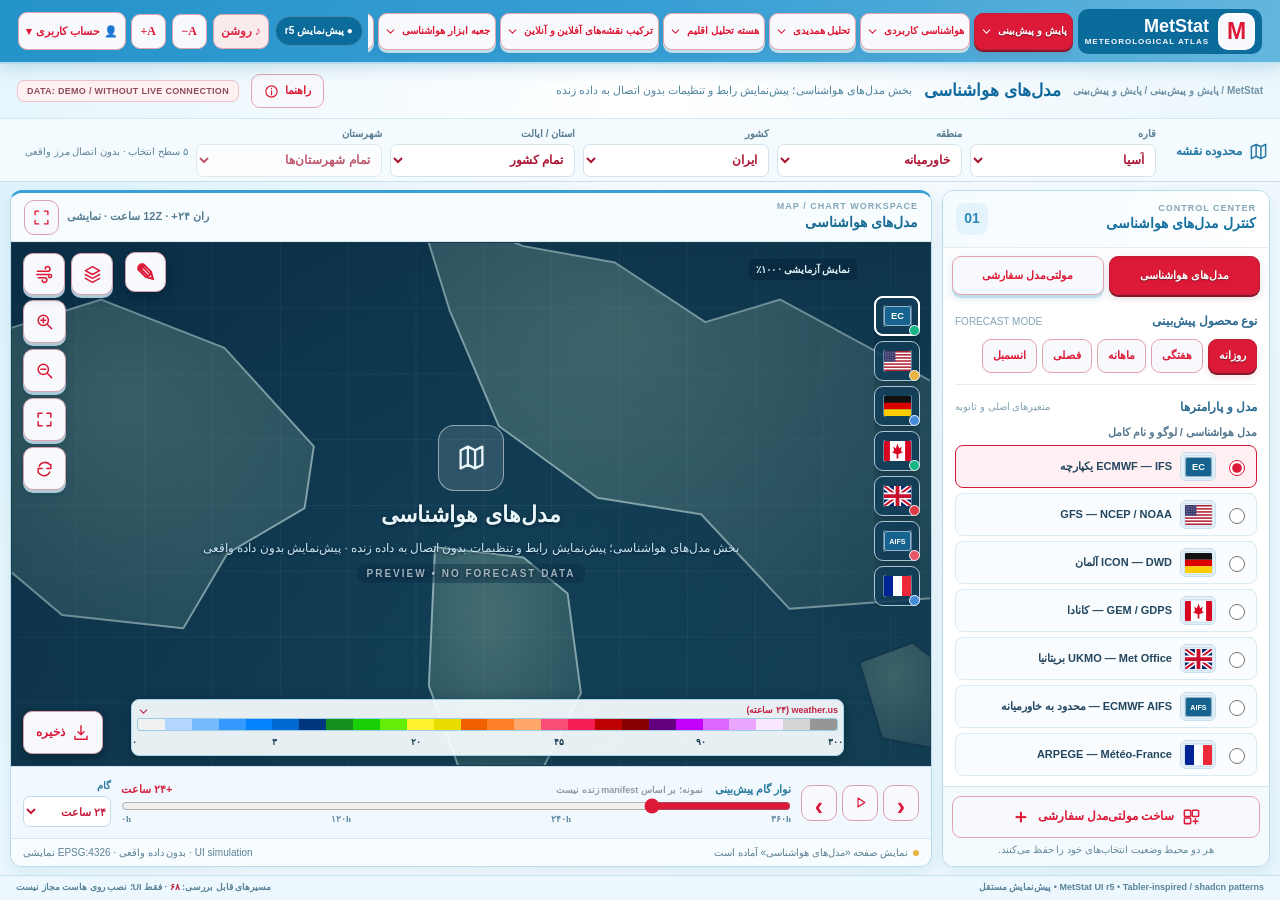
==== commit f48a08d1: "feat(lightning-web): isolate testable luminance scan core and wire Ava editors into the r5 preview" ====
--- a/ui_tabler_vnext_r5/index.html
+++ b/ui_tabler_vnext_r5/index.html
@@ -15,6 +15,7 @@
 <script defer src="account-r4.js"></script>
 <script defer src="drawing-r4.js"></script>
 <script defer src="feature-r5.js"></script>
+<script defer src="lightning-web-core.js"></script>
 <script defer src="ava-studio-r5.js"></script>
 </head>
 <body>
